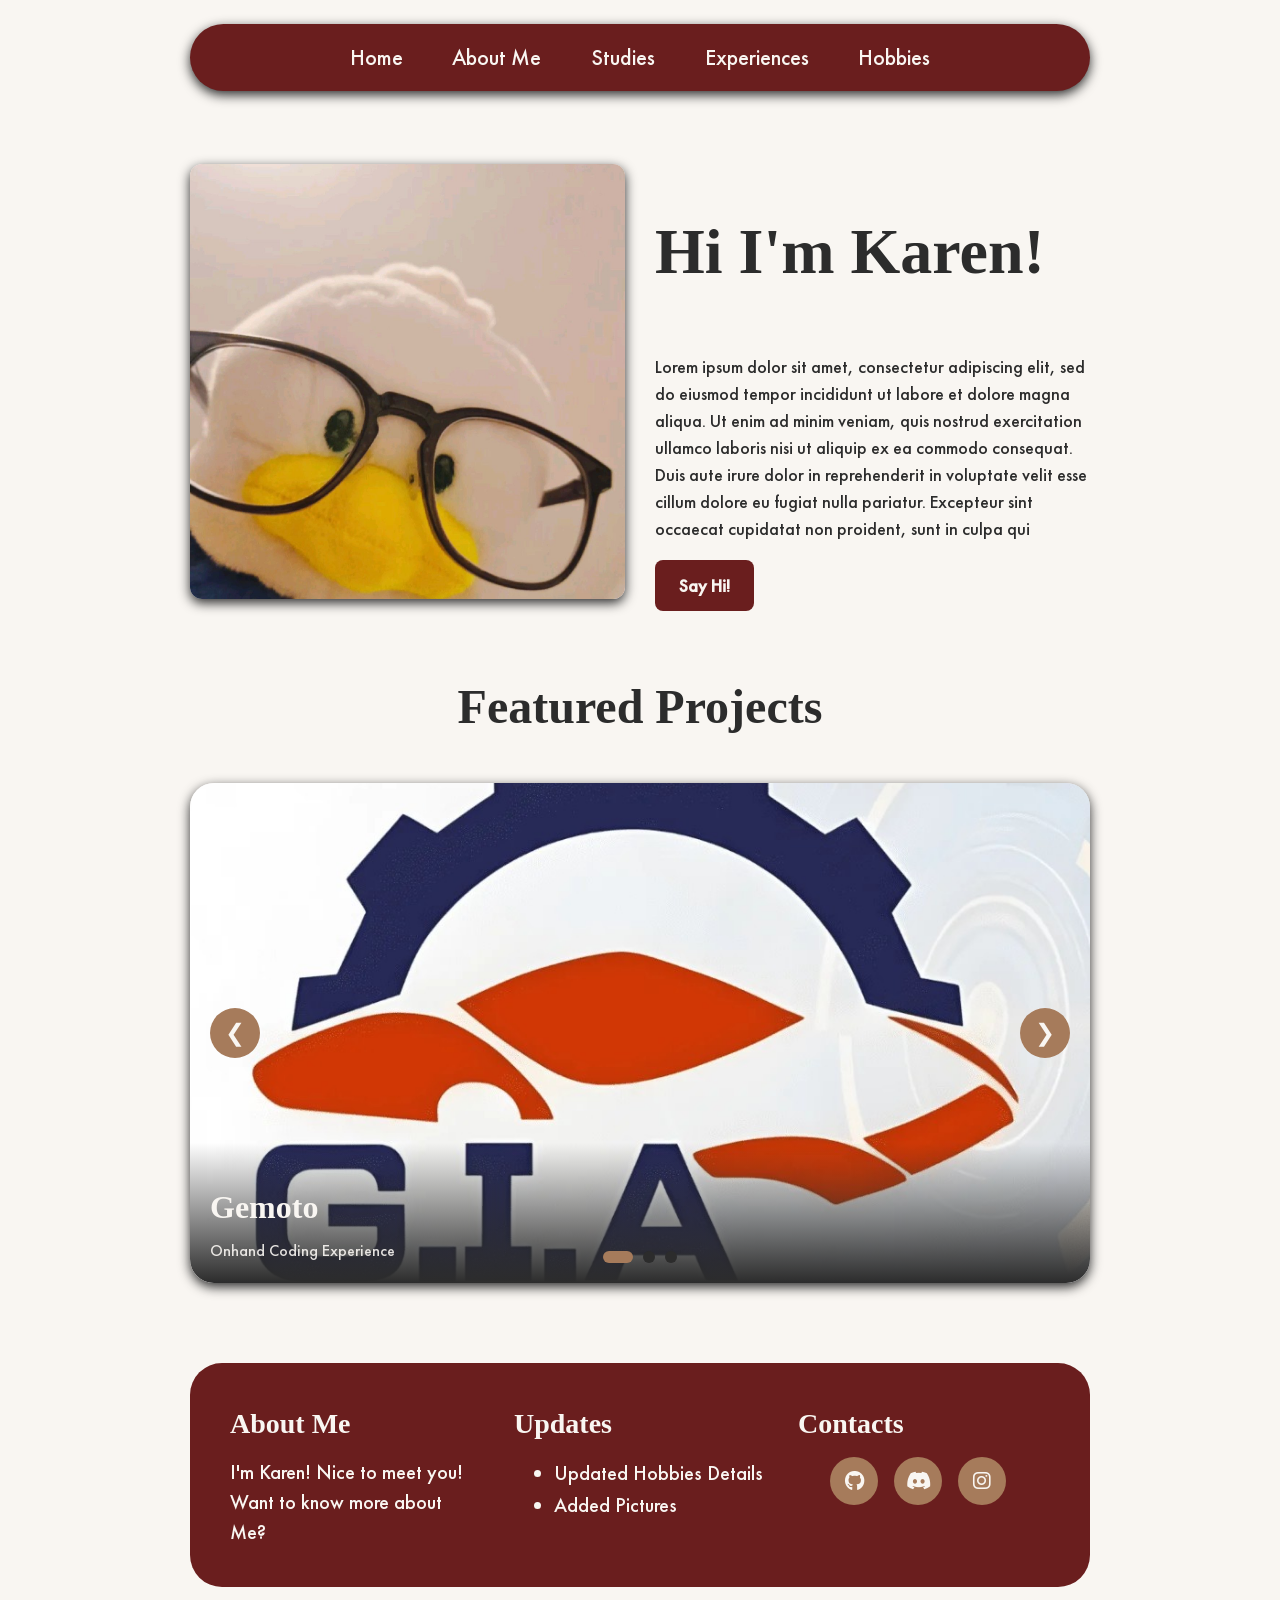
==== index.html @ 41fa5bc8 "file fixes" ====
<!DOCTYPE html>
<html lang="en">
    <head>
        <meta charset="utf-8">
        <meta name="viewport" content="width=device-width,initial-scale=1.0">
        <title>Portfolio</title>
        <link rel="stylesheet" href="./css/style.css">
        <link rel="stylesheet" href="https://cdnjs.cloudflare.com/ajax/libs/font-awesome/6.5.1/css/all.min.css">
        <script src="./js/carousel.js"></script>
    </head>
    <body>
        <header>
            <div id="navbar-placeholder"></div>
            <script src="./js/navbar.js"></script>
        </header>
        <main>
            <section>
                <div class="columnImage">
                    <img
                        src="./assets/duck.JPG"
                        alt="Me"
                        class="image"
                        >
                <div class="columnText">
                    <h1 id="hero">Hi I'm Karen!</h1>
                    <p>Lorem ipsum dolor sit amet, consectetur adipiscing elit, sed do eiusmod tempor incididunt ut labore et dolore magna aliqua. Ut enim ad minim veniam, quis nostrud exercitation ullamco laboris nisi ut aliquip ex ea commodo consequat. Duis aute irure dolor in reprehenderit in voluptate velit esse cillum dolore eu fugiat nulla pariatur. Excepteur sint occaecat cupidatat non proident, sunt in culpa qui</p>
                    <a href="./pages/about.html#contact" class="contact-btn" target="_blank" rel="noopener noreferrer" data-tooltip="Click here to get in touch!">Say Hi!</a>
                </div>
                </div>
            </section>
            <section>
                <h2 id="centering">Featured Projects</h2>
                <div class="carousel-container">
                <div class="carousel">
                    <div class="carousel-slide">
                    <a href="./pages/experiences.html#gemoto" class="slide-link" target="_blank" rel="noopener noreferrer">
                    <img src="./assets/experiences/gemoto.jpg" alt="employment 1"></a>
                    <div class="carousel-caption">
                        <h3>Gemoto</h3>
                        <p>Onhand Coding Experience</p>
                    </div>
                    </div>
                    <div class="carousel-slide">
                    <a href="./pages/experiences.html#asian" class="slide-link" target="_blank" rel="noopener noreferrer">
                    <img src="./assets/experiences/asian-herbivore.jpg" alt="employment 2"></a>
                    <div class="carousel-caption">
                        <h3>Asian Herbivore</h3>
                        <p>Multitasking services with online and offline customers</p>
                    </div>
                    </div>
                    <div class="carousel-slide">
                    <a href="./pages/experiences.html#deChen" class="slide-link" target="_blank" rel="noopener noreferrer">
                    <img src="./assets/experiences/de-chen.webp" alt="employment 3"></a>
                    <div class="carousel-caption">
                        <h3>De Chen Nougats</h3>
                        <p>Effective communication training</p>
                    </div>
                    </div>
                </div>
                
                <!-- Navigation Buttons -->
                <button class="carousel-btn prev" aria-label="Previous slide">❮</button>
                <button class="carousel-btn next" aria-label="Next slide">❯</button>
                
                <!-- Dots Indicator -->
                <div class="carousel-dots"></div>
                </div>
            </section>
            <div id="footer-placeholder"></div>
        </main>
        <script src="./js/footer.js"></script>
        <script src="./js/tooltip.js"></script>
    </body>
</html>
---- css/style.css ----
@font-face {
  font-family: 'Futura PT';
  src: url('/FuturaCyrillicMedium.ttf') format('truetype');
  font-weight: 400;
  font-style: normal;
  font-display: swap;
}

/* -------------------- FONTS -------------------- */

body {
    font-family: 'Futura PT', sans-serif;
    color: #2c2c2c;
    font-weight: 400;
    font-size: 18px;
    line-height: 1.5;
    margin: 0;
    padding: 24px;
    background-color: #f9f6f2;
}

h1 {
    font-family: 'Bodoni', serif;
    font-size: 64px;
}
h2 {
    font-family: 'Bodoni', serif;
    font-size: 48px;
    margin: 0px;
}
h3 {
    font-family: 'Bodoni', serif;
    font-size: 32px;
    margin: 0px;
}
h4 {
    font-family: 'Bodoni', serif;
    font-size: 24px;
}
header, main, footer{
    max-width: 900px;
    margin: 0 auto;
}
#centering{
  text-align: center;
}

/* -------------------- HEADER -------------------- */

header nav ul {
  font-size: 22px;
  list-style: none;
  margin: 0;
  padding: 0;
  display: flex;
  justify-content: center;
  gap: 1.5rem;
  background: #6a1e1e;
  padding: 1rem 0;
  border-radius: 40px;
  overflow: hidden;
  box-shadow: 0 4px 12px #2c2c2c;
}
header nav ul li a {
  text-decoration: none;
  color: #f9f6f2;
  font-weight: 500;
  padding: 0.4rem 0.8rem;
  border-radius: 20px;
  transition: all 0.2s ease;
}
header nav ul li a:hover,
header nav ul li a.active {
  color: #2c2c2c;
  background: #fc3;
  font-weight: 600;
}

/* -------------------- FOOTER -------------------- */

.footer {
  background-color: #6a1e1e;
  padding: 40px;
  margin-top: 80px;
  border-radius: 32px;
}
.footer-container {
  display: grid;
  grid-template-columns: repeat(3, 1fr);
  gap: 32px;
}
.footer-section h3 {
  font-size: 28px;
  font-weight: 700;
  color: #f9f6f2;
  margin-bottom: 12px;
}
.footer-section p,ul {
  font-size: 20px;
  color: #f9f6f2;
  line-height: 1.6;
  margin: 0;
}
/* Social Icons */
.social-icons {
  display: flex;
  gap: 16px;
  margin-top: 8px;
  margin-left: 32px;
}
.social-icon {
  width: 48px;
  height: 48px;
  border-radius: 50%;
  background-color: #a67b5b;
  display: flex;
  justify-content: center;
  align-items: center;
  color: #f9f6f2;
  font-size: 20px;
  transition: all 0.3s ease;
  text-decoration: none;
}
.social-icon:hover {
  background-color: #fc3;
  transform: translateY(-3px);
}
.abouts{
  border-radius: 24px;
  display: flex;
  justify-content: center;
  align-items: center;
  color: #f9f6f2;
  font-size: 20px;
  transition: all 0.3s ease;
  text-decoration: none;
}
.abouts:hover{
  text-decoration: underline;
  font-weight: 500;
  transform: translateY(-3px);
}
/* Responsive */
@media (max-width: 768px) {
  .footer {
    padding: 40px 20px 30px;
  }
  .footer-container {
    grid-template-columns: 1fr;
    text-align: center;
    gap: 32px;
  }
  .social-icons {
    justify-content: center;
  }
}

/* -------------------- COLUMN BODY -------------------- */

/* Two-column layout*/
.columnImage {
  display: grid;
  grid-template-columns: 1fr 1fr;
  gap: 30px;
  align-items: center;
  margin: 60px 0;
}
.columnImage .image {
    max-width: 100%;
    height: auto;
    width: auto;
    overflow: hidden;
    border-radius: 12px;
    box-shadow: 0 4px 12px #2c2c2c;
}
.columnImage .map{
    max-width: 100%;
    height: auto;
    width: auto;
    overflow: hidden;
}
.columnImage .logo {
    max-width: 75%;
    height: auto;
    width: auto;
    overflow: hidden;
    border-radius: 12px;
    align-items: center;
    justify-self: center;
}
.columnText ul{
    list-style: disc;       
    padding-left: 1.5rem;   
    margin: 0.5rem 0 1rem; 
    color: inherit;  
    font-size: 18px;
}
.columnText li {
  margin-bottom: 0.4rem;
  line-height: 1.5;
}
/* Banner Images*/
.banners, .genshin {
    display: flex;
    justify-content: center;
    align-items: center;
    max-width: 900px;
    width: 100%;
    margin: 60px 0px;
}
.banners .image, .genshin .image {
    width: 100%;
    height: auto;
    display: block;
    overflow: hidden;
    border-radius: 12px;
}

/* -------------------- SOCIAL MEDIA DOCK -------------------- */

.dock {
  display: flex;
  justify-content: center;
  align-items: center;
  gap: 48px;
  /* Inline placement */
  margin: 60px auto 40px;
  width: fit-content;
  /* Visual separation */
  background: #fc3;
  backdrop-filter: blur(8px);
  padding: 16px 28px;
  border-radius: 20px;
  border: 1px solid #fc3;
}
.icon {
  font-size: 48px;
  color: #6a1e1e;
  cursor: pointer;
  display: flex;
  justify-content: center;
  align-items: center;
  position: relative;
}
.icon i {
  transition: transform 0.3s cubic-bezier(0.34, 1.56, 0.64, 1);
}
.icon:hover i {
  transform: translateY(-20px) scale(1.25);
}
.username {
  position: absolute;
  bottom: calc(100% + 45px);
  left: 50%;
  transform: translateX(-50%) translateY(8px);
  opacity: 0;
  visibility: hidden;
  pointer-events: none;
  font-size: 18px;
  font-weight: 500;
  font-family: 'Futura PT', sans-serif;
  color: #f9f6f2;
  background: #2c2c2c;
  padding: 4px 10px;
  border-radius: 6px;
  white-space: nowrap;
  transition: opacity 0.25s ease, transform 0.25s ease;
  margin-bottom: 8px;
  z-index: 10;
}
.icon:hover .username {
  opacity: 1;
  visibility: visible;
  transform: translateX(-50%) translateY(0);
}
/* Mobile Adjustment */
@media (max-width: 768px) {
  .dock {
    gap: 16px;
    padding: 12px 20px;
    margin: 60px auto 30px;
  }
  .icon { font-size: 32px; }
  .username { font-size: 11px; }
}
/* Username tooltip */
.username {
  position: absolute;
  bottom: 100%;
  left: 50%;
  transform: translateX(-50%) translateY(12px);
  opacity: 0;
  visibility: hidden;
  pointer-events: none;
  font-size: 18px;
  font-weight: 500;
  font-family: 'Futura PT', sans-serif;
  color: #f9f6f2;
  background: rgba(0, 0, 0, 0.55);
  backdrop-filter: blur(4px);
  padding: 4px 10px;
  border-radius: 6px;
  white-space: nowrap;
  transition: opacity 0.25s ease, transform 0.25s ease;
  margin-bottom: 30px; /* Gap between tooltip and icon */
  z-index: 10;
}
/* Show tooltip on hover */
.icon:hover .username {
  opacity: 1;
  visibility: visible;
  transform: translateX(-50%) translateY(0);
}

/* -------------------- Carousel -------------------- */

.carousel-container {
  position: relative;
  max-width: 900px;
  margin: 40px auto;
  overflow: hidden;
  border-radius: 24px;
  box-shadow: 0 4px 12px #2c2c2c;
}
.carousel {
  display: flex;
  transition: transform 0.5s ease-in-out;
}
.carousel-slide {
  min-width: 100%;
  position: relative;
}
.carousel-slide img {
  width: 100%;
  height: 500px;
  object-fit: cover;
  display: block;
}
/* Caption Overlay */
.carousel-caption {
  position: absolute;
  bottom: 0;
  left: 0;
  right: 0;
  background: linear-gradient(to top, #2c2c2c, transparent);
  color: #f9f6f2;
  padding: 40px 20px 20px;
}
.carousel-caption h3 {
  font-family: 'Bodoni', serif;
  font-size: 32px;
  margin: 0 0 8px;
}
.carousel-caption p {
  margin: 0;
  font-size: 16px;
  opacity: 0.9;
}
/* Navigation Buttons */
.carousel-btn {
  position: absolute;
  top: 50%;
  transform: translateY(-50%);
  background: #a67b5b;
  color: #f9f6f2;
  border: none;
  width: 50px;
  height: 50px;
  border-radius: 50%;
  font-size: 24px;
  cursor: pointer;
  transition: all 0.3s ease;
  z-index: 10;
}
.carousel-btn:hover {
  background: #a67b5b;
  transform: translateY(-50%) scale(1.1);
}
.carousel-btn.prev {
  left: 20px;
}
.carousel-btn.next {
  right: 20px;
}
/* Dots Indicator */
.carousel-dots {
  position: absolute;
  bottom: 20px;
  left: 50%;
  transform: translateX(-50%);
  display: flex;
  gap: 10px;
  z-index: 10;
}
.carousel-dot {
  width: 12px;
  height: 12px;
  border-radius: 50%;
  background: #2c2c2c;
  border: none;
  cursor: pointer;
  transition: all 0.3s ease;
}
.carousel-dot.active {
  background: #a67b5b;
  width: 30px;
  border-radius: 6px;
}
.carousel-dot:hover {
  background: #f9f6f2;
}
#gemoto,
#asian,
#deChen {
  scroll-margin-top: 30vh;
  scroll-behavior: smooth;
}
.small-carousel .carousel-slide img {
    height: 300px;
}
.medium-carousel .carousel-slide img {
    height: 400px;
}


/* -------------------- Button -------------------- */
.contact-btn {
  display: inline-block;
  padding: 12px 24px;
  background-color: #6a1e1e; /* change to your theme color */
  color: #f9f6f2;
  text-decoration: none;
  border-radius: 8px;
  font-weight: 600;
  transition: background-color 0.2s ease;
  border: none;
  cursor: pointer;
}

.contact-btn:hover {
  background-color: #fc3;
  color: #2c2c2c;
}

.contact-btn:focus {
  outline: 2px solid #fc3;
  outline-offset: 2px;
}

/* -------------------- Tooltip -------------------- */
.custom-tooltip {
  position: absolute;
  background-color: #a67b5b;
  color: #f9f6f2;
  padding: 6px 12px;
  border-radius: 4px;
  font-size: 14px;
  white-space: nowrap;
  pointer-events: none; 
  opacity: 0;
  visibility: hidden;
  transition: opacity 0.2s ease, visibility 0.2s ease;
  z-index: 9999;
  box-shadow: 0 4px 6px rgba(0, 0, 0, 0.1);
}

.custom-tooltip.visible {
  opacity: 1;
  visibility: visible;
}

.custom-tooltip::after {
  content: "";
  position: absolute;
  top: 100%;
  left: 50%;
  margin-left: -5px;
  border-width: 5px;
  border-style: solid;
  border-color: #a67b5b transparent transparent transparent;
}

/* -------------------- Accordion -------------------- */
.accordion-item {
    border: 1px solid #f8f9fa;
    border-radius: 8px;
    margin-bottom: 12px;
    overflow: hidden;
    background: #f8f9fa;
    transition: box-shadow 0.2s ease;
}

.accordion-item:hover {
    box-shadow: 0 2px 8px rgba(0, 0, 0, 0.08);
}

.accordion-header {
    width: 100%;
    padding: 16px 20px;
    background: #a67b5b;
    border: none;
    cursor: pointer;
    text-align: left;
    display: flex;
    justify-content: space-between;
    align-items: center;
    transition: background 0.2s ease;
}

.accordion-header:hover {
    background: #fc3;
}

.accordion-header h3 {
    margin: 0;
    font-size: 18px;
    font-weight: 600;
    color: #2c2c2c;
}

.accordion-icon {
    font-size: 18px;
    color: #2c2c2c;
    transition: transform 0.3s ease;
    line-height: 1;
}

.accordion-header[aria-expanded="true"] .accordion-icon {
    transform: rotate(180deg);
}

/* Preview is always visible */
.accordion-preview {
    padding: 16px 20px;
    margin: 0;
    line-height: 1.7;
    color: #555;
    font-style: italic;
    background: #f9f6f2;
    border-top: 1px solid #e9ecef;
}

/* Full text is hidden by default */
.accordion-content {
    max-height: 0;
    overflow: hidden;
    transition: max-height 0.4s ease-out;
    background: #f9f6f2;
}

.accordion-content p {
    padding: 16px 20px;
    margin: 0;
    line-height: 1.7;
    color: #2c2c2c;
}

/* Hide preview when expanded */
.accordion-header[aria-expanded="true"] ~ .accordion-preview {
    display: none;
}
#preview{
  color: #a67b5b;
  padding-bottom: 0;
}
#expand{
  padding-top: 0;
}
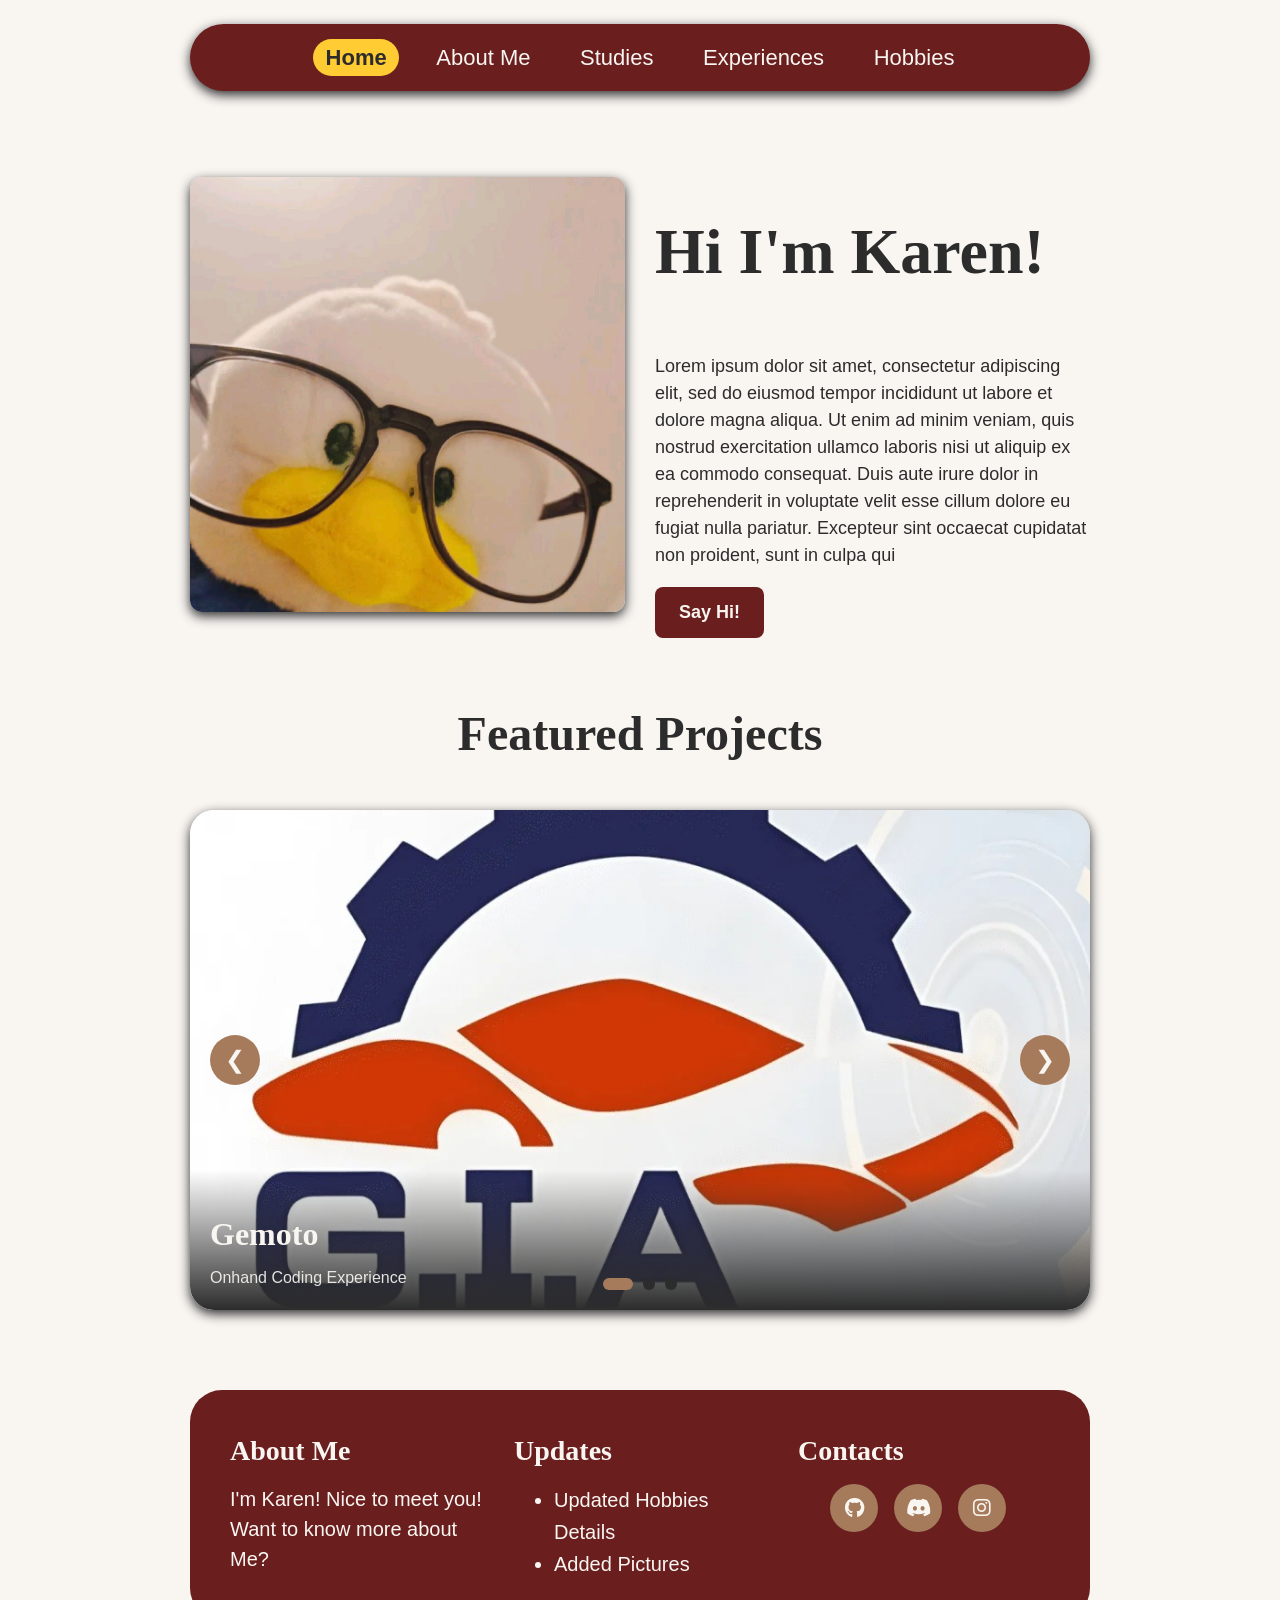
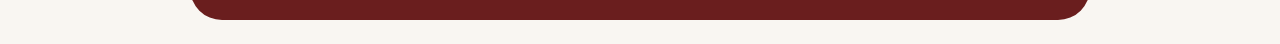
==== commit 3060337b: "navbar.js fix" ====
--- a/index.html
+++ b/index.html
@@ -11,7 +11,7 @@
     <body>
         <header>
             <div id="navbar-placeholder"></div>
-            <script src="./js/navbar.js"></script>
+            <script type="module" src="./js/navbar.js"></script>
         </header>
         <main>
             <section>
--- a/css/style.css
+++ b/css/style.css
@@ -1,6 +1,6 @@
 @font-face {
   font-family: 'Futura PT';
-  src: url('/FuturaCyrillicMedium.ttf') format('truetype');
+  src: url('./FuturaCyrillicMedium.ttf') format('truetype');
   font-weight: 400;
   font-style: normal;
   font-display: swap;
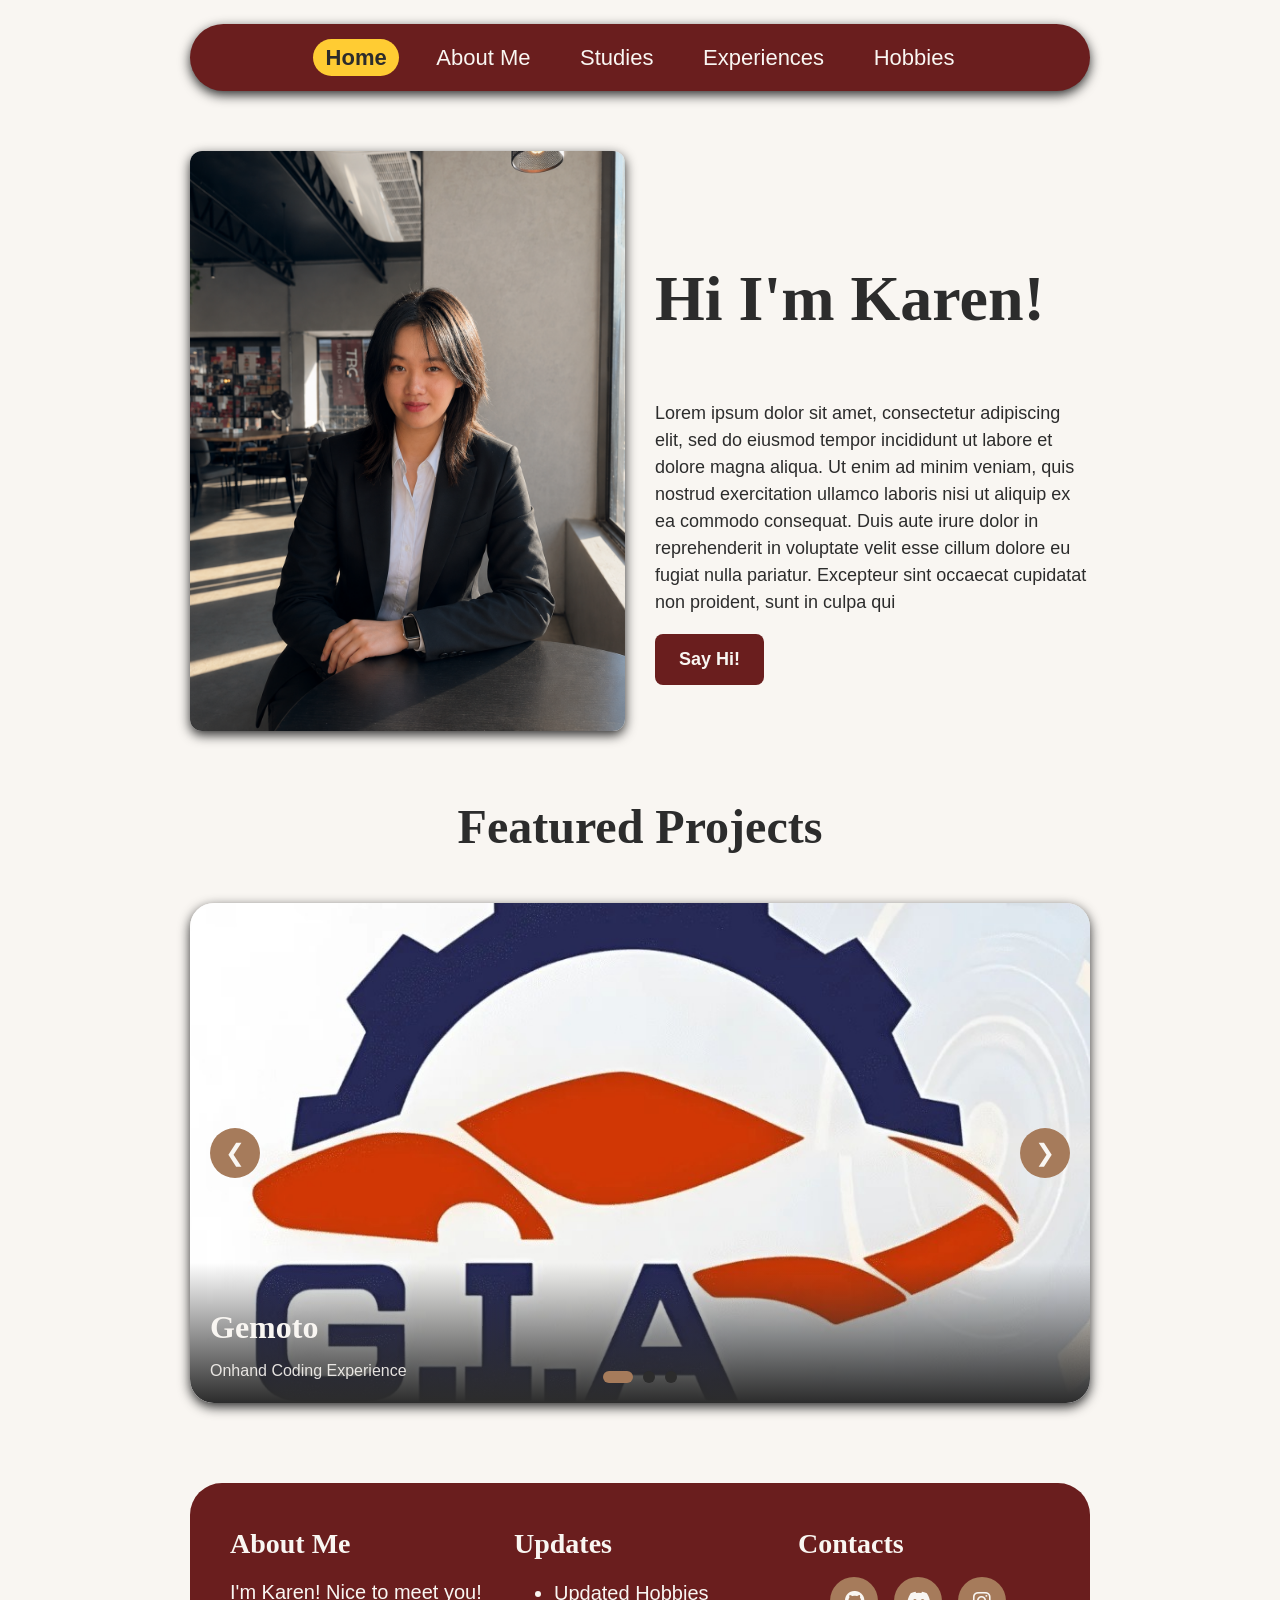
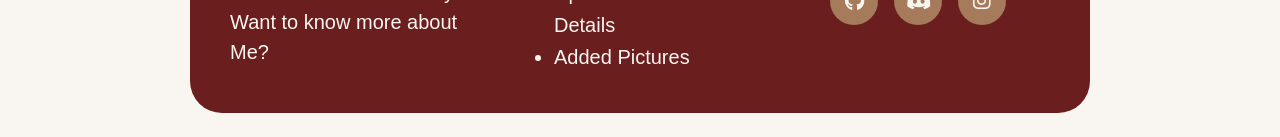
==== commit e8fbcf95: "about me accordion and images" ====
--- a/index.html
+++ b/index.html
@@ -11,15 +11,16 @@
     <body>
         <header>
             <div id="navbar-placeholder"></div>
-            <script type="module" src="./js/navbar.js"></script>
+            <script src="./js/navbar.js"></script>
         </header>
         <main>
             <section>
                 <div class="columnImage">
                     <img
-                        src="./assets/duck.JPG"
-                        alt="Me"
+                        src="./assets/pro-me.png"
+                        alt="me"
                         class="image"
+                        reference="Photographby Karen Cheng"
                         >
                 <div class="columnText">
                     <h1 id="hero">Hi I'm Karen!</h1>
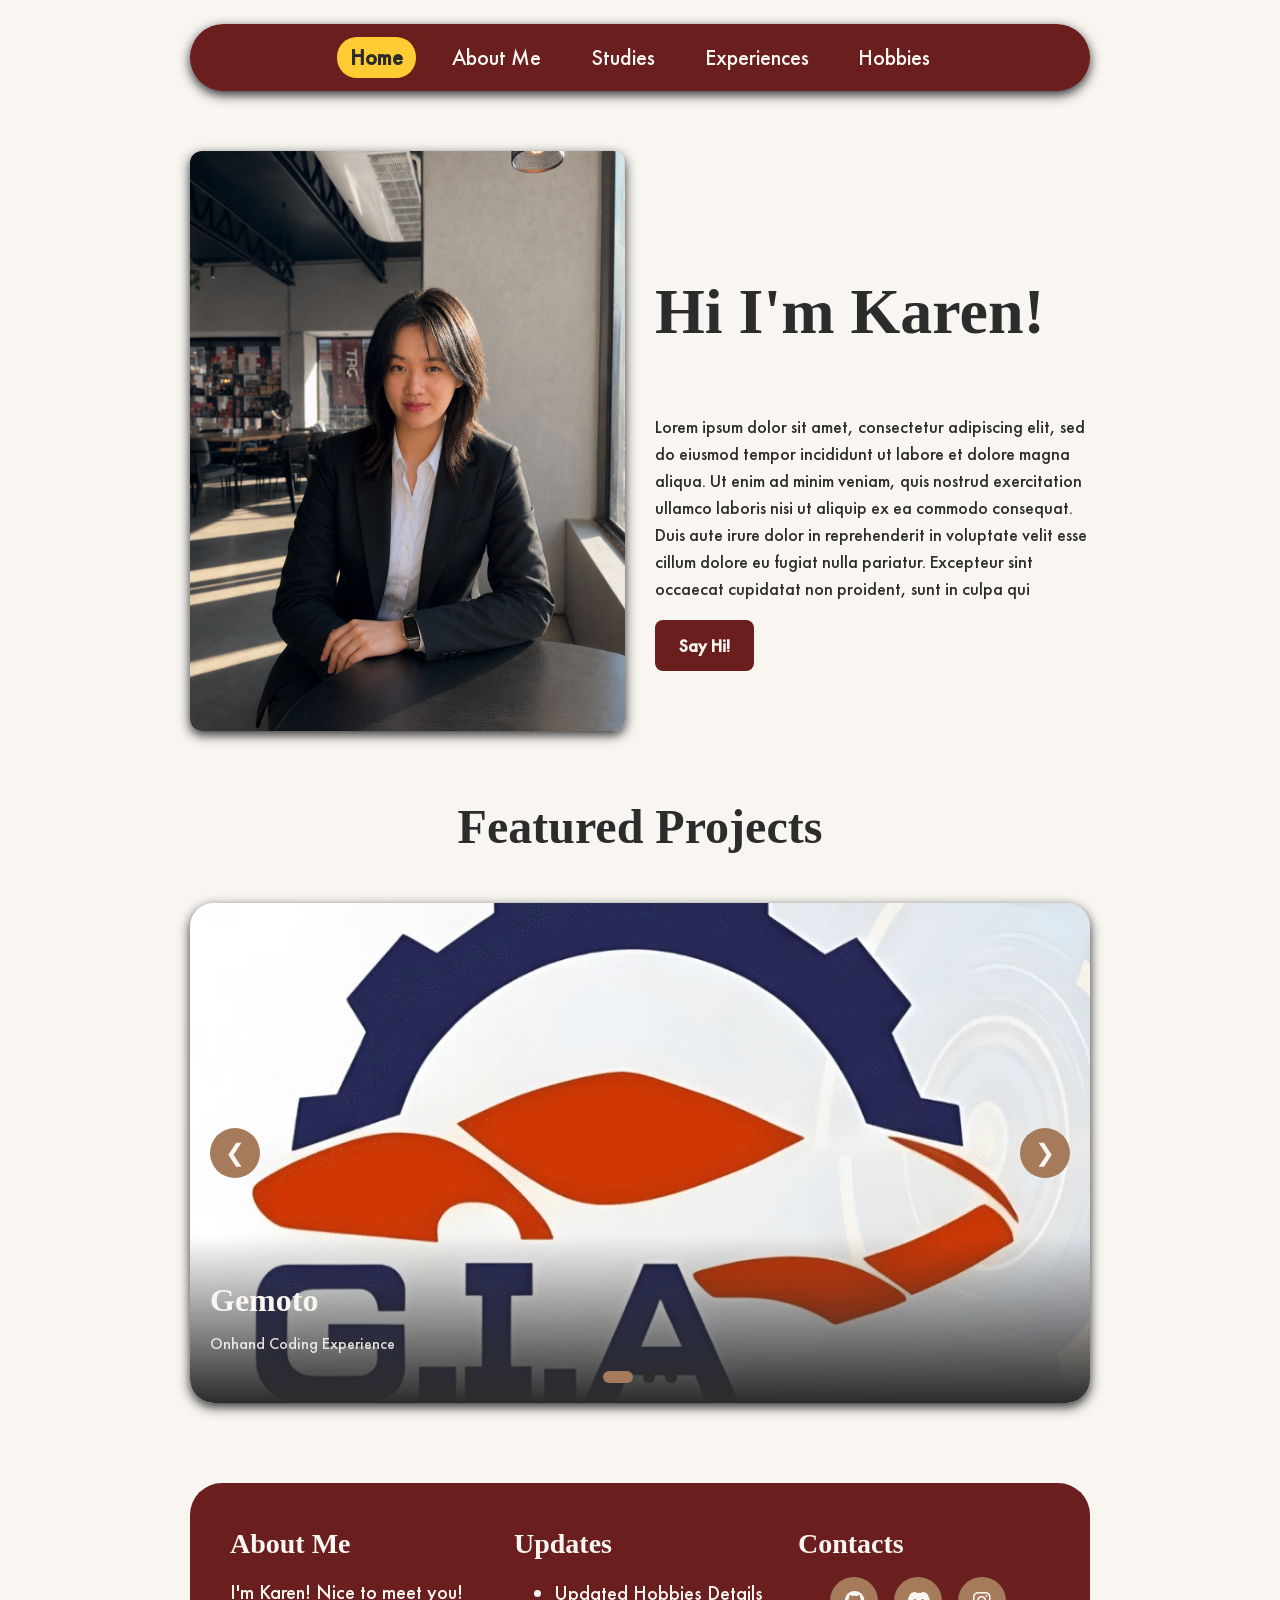
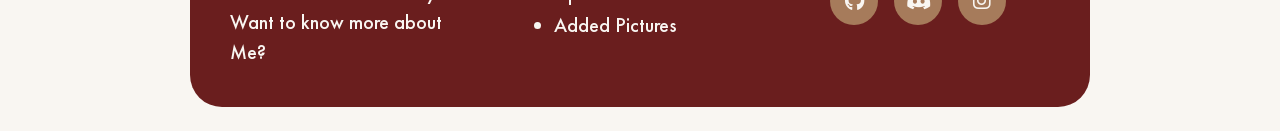
==== commit 4b3a6a80: "Mobile Responsive System" ====
--- a/index.html
+++ b/index.html
@@ -39,6 +39,7 @@
                     <div class="carousel-caption">
                         <h3>Gemoto</h3>
                         <p>Onhand Coding Experience</p>
+                        <br>
                     </div>
                     </div>
                     <div class="carousel-slide">
@@ -47,6 +48,7 @@
                     <div class="carousel-caption">
                         <h3>Asian Herbivore</h3>
                         <p>Multitasking services with online and offline customers</p>
+                        <br>
                     </div>
                     </div>
                     <div class="carousel-slide">
@@ -55,6 +57,7 @@
                     <div class="carousel-caption">
                         <h3>De Chen Nougats</h3>
                         <p>Effective communication training</p>
+                        <br>
                     </div>
                     </div>
                 </div>
--- a/css/style.css
+++ b/css/style.css
@@ -1,6 +1,6 @@
 @font-face {
   font-family: 'Futura PT';
-  src: url('./FuturaCyrillicMedium.ttf') format('truetype');
+  src: url('/FuturaCyrillicMedium.ttf') format('truetype');
   font-weight: 400;
   font-style: normal;
   font-display: swap;
@@ -47,6 +47,71 @@
 
 /* -------------------- HEADER -------------------- */
 
+/*Hamburger Menu*/
+header {
+  position: relative;
+}
+.hamburger {
+  display: none; 
+  flex-direction: column;
+  justify-content: space-between;
+  width: 30px;
+  height: 22px;
+  background: transparent;
+  border: none;
+  cursor: pointer;
+  padding: 0;
+  z-index: 1002;
+  position: absolute;
+  right: 24px; 
+  top: 28px; 
+}
+.hamburger span {
+  display: block;
+  width: 100%;
+  height: 3px;
+  background-color: #f9f6f2;
+  border-radius: 2px;
+  transition: all 0.3s ease-in-out;
+}
+.hamburger.active span:nth-child(1) {
+  transform: translateY(9.5px) rotate(45deg);
+}
+.hamburger.active span:nth-child(2) {
+  opacity: 0;
+}
+.hamburger.active span:nth-child(3) {
+  transform: translateY(-9.5px) rotate(-45deg);
+}
+body.menu-open {
+  overflow: hidden;
+}
+.mobile-top-bar {
+    display: none;
+    position: fixed;
+    top: 0;
+    left: 0;
+    width: 100%;
+    height: 60px;
+    background-color: #6a1e1e; 
+    border-bottom: 1px solid rgba(44, 44, 44, 0.1);
+    z-index: 1001;
+    align-items: center;
+    justify-content: center;
+    box-shadow: 0 2px 8px rgba(0,0,0,0.05);
+}
+.mobile-top-bar .page-title {
+    font-family: 'Futura', sans-serif;
+    font-size: 24px;
+    color: #f9f6f2;
+    margin: 0;
+    text-align: center;
+    white-space: nowrap;
+    overflow: hidden;
+    text-overflow: ellipsis;
+    max-width: 70%; 
+}
+/*Desktop Menu*/
 header nav ul {
   font-size: 22px;
   list-style: none;
@@ -60,6 +125,7 @@
   border-radius: 40px;
   overflow: hidden;
   box-shadow: 0 4px 12px #2c2c2c;
+  position: relative;
 }
 header nav ul li a {
   text-decoration: none;
@@ -140,20 +206,6 @@
   font-weight: 500;
   transform: translateY(-3px);
 }
-/* Responsive */
-@media (max-width: 768px) {
-  .footer {
-    padding: 40px 20px 30px;
-  }
-  .footer-container {
-    grid-template-columns: 1fr;
-    text-align: center;
-    gap: 32px;
-  }
-  .social-icons {
-    justify-content: center;
-  }
-}
 
 /* -------------------- COLUMN BODY -------------------- */
 
@@ -165,7 +217,7 @@
   align-items: center;
   margin: 60px 0;
 }
-.columnImage .image {
+.columnImage .image, .image-employ {
     max-width: 100%;
     height: auto;
     width: auto;
@@ -223,10 +275,8 @@
   justify-content: center;
   align-items: center;
   gap: 48px;
-  /* Inline placement */
   margin: 60px auto 40px;
   width: fit-content;
-  /* Visual separation */
   background: #fc3;
   backdrop-filter: blur(8px);
   padding: 16px 28px;
@@ -247,41 +297,6 @@
 }
 .icon:hover i {
   transform: translateY(-20px) scale(1.25);
-}
-.username {
-  position: absolute;
-  bottom: calc(100% + 45px);
-  left: 50%;
-  transform: translateX(-50%) translateY(8px);
-  opacity: 0;
-  visibility: hidden;
-  pointer-events: none;
-  font-size: 18px;
-  font-weight: 500;
-  font-family: 'Futura PT', sans-serif;
-  color: #f9f6f2;
-  background: #2c2c2c;
-  padding: 4px 10px;
-  border-radius: 6px;
-  white-space: nowrap;
-  transition: opacity 0.25s ease, transform 0.25s ease;
-  margin-bottom: 8px;
-  z-index: 10;
-}
-.icon:hover .username {
-  opacity: 1;
-  visibility: visible;
-  transform: translateX(-50%) translateY(0);
-}
-/* Mobile Adjustment */
-@media (max-width: 768px) {
-  .dock {
-    gap: 16px;
-    padding: 12px 20px;
-    margin: 60px auto 30px;
-  }
-  .icon { font-size: 32px; }
-  .username { font-size: 11px; }
 }
 /* Username tooltip */
 .username {
@@ -427,7 +442,7 @@
 .contact-btn {
   display: inline-block;
   padding: 12px 24px;
-  background-color: #6a1e1e; /* change to your theme color */
+  background-color: #6a1e1e;
   color: #f9f6f2;
   text-decoration: none;
   border-radius: 8px;
@@ -436,12 +451,10 @@
   border: none;
   cursor: pointer;
 }
-
 .contact-btn:hover {
   background-color: #fc3;
   color: #2c2c2c;
 }
-
 .contact-btn:focus {
   outline: 2px solid #fc3;
   outline-offset: 2px;
@@ -463,12 +476,10 @@
   z-index: 9999;
   box-shadow: 0 4px 6px rgba(0, 0, 0, 0.1);
 }
-
 .custom-tooltip.visible {
   opacity: 1;
   visibility: visible;
 }
-
 .custom-tooltip::after {
   content: "";
   position: absolute;
@@ -481,19 +492,18 @@
 }
 
 /* -------------------- Accordion -------------------- */
+
 .accordion-item {
-    border: 1px solid #f8f9fa;
+    border: 1px solid #f9f6f2;
     border-radius: 8px;
     margin-bottom: 12px;
     overflow: hidden;
-    background: #f8f9fa;
+    background: #f9f6f2;
     transition: box-shadow 0.2s ease;
 }
-
 .accordion-item:hover {
     box-shadow: 0 2px 8px rgba(0, 0, 0, 0.08);
 }
-
 .accordion-header {
     width: 100%;
     padding: 16px 20px;
@@ -506,30 +516,24 @@
     align-items: center;
     transition: background 0.2s ease;
 }
-
 .accordion-header:hover {
     background: #fc3;
 }
-
 .accordion-header h3 {
     margin: 0;
     font-size: 18px;
     font-weight: 600;
     color: #2c2c2c;
 }
-
 .accordion-icon {
     font-size: 18px;
     color: #2c2c2c;
     transition: transform 0.3s ease;
     line-height: 1;
 }
-
 .accordion-header[aria-expanded="true"] .accordion-icon {
     transform: rotate(180deg);
 }
-
-/* Preview is always visible */
 .accordion-preview {
     padding: 16px 20px;
     margin: 0;
@@ -539,23 +543,18 @@
     background: #f9f6f2;
     border-top: 1px solid #e9ecef;
 }
-
-/* Full text is hidden by default */
 .accordion-content {
     max-height: 0;
     overflow: hidden;
     transition: max-height 0.4s ease-out;
     background: #f9f6f2;
 }
-
 .accordion-content p {
     padding: 16px 20px;
     margin: 0;
     line-height: 1.7;
     color: #2c2c2c;
 }
-
-/* Hide preview when expanded */
 .accordion-header[aria-expanded="true"] ~ .accordion-preview {
     display: none;
 }
@@ -565,4 +564,162 @@
 }
 #expand{
   padding-top: 0;
+}
+
+/* -------------------- Mobile Responsive -------------------- */
+
+@media (max-width: 768px) {
+    /* Typography Scaling*/
+    body {
+        padding: 16px;
+        padding-top: 76px;
+        font-size: 16px;
+    }
+    h1 { font-size: 42px; }
+    h2 { font-size: 32px; }
+    h3 { font-size: 24px; }
+    h4 { font-size: 20px; }
+
+    /* Hamburger Menu*/
+    .mobile-top-bar {
+        display: flex;
+    }
+    .hamburger {
+        display: flex;
+        position: fixed;
+        left: 16px;
+        top: 20px;
+        z-index: 1003;
+    }
+    
+    header nav ul {
+        flex-direction: column;
+        position: fixed;
+        top: 0;
+        left: -100%;
+        width: 70%;
+        max-width: 300px;
+        height: 100vh;
+        background: #6a1e1e;
+        border-radius: 0;
+        padding: 60px 2rem 2rem;
+        gap: 1.5rem;
+        transition: left 0.3s ease-in-out;
+        z-index: 1002;
+        box-shadow: 4px 0 12px rgba(0,0,0,0.3);
+        text-align: center;
+        margin: 0;
+        overflow-y: auto; 
+    }
+    #nav-toggle:checked ~ header nav ul,
+    header nav ul.active {
+        left: 0;
+    }
+
+    /*Stacking Strategy*/
+    .columnImage {
+        grid-template-columns: 1fr;
+        gap: 20px;
+        margin: 40px 0;
+        text-align: center;
+    }
+    
+    .columnImage .image, 
+    .columnImage .map, 
+    .columnImage .logo {
+        max-width: 100%;
+        width: 100%;
+        margin: 0 auto;
+    }
+
+    .columnText ul {
+        text-align: left;
+        padding-left: 1.5rem;
+    }
+
+    .columnText {
+        order: 1; 
+    }
+    .carousel-container, .image-employ {
+        order: 2;
+    }
+
+    /*Proportional Image Scaling*/
+    .carousel-slide img {
+        height: auto;
+        max-height: 400px;
+    }
+    .small-carousel .carousel-slide img,
+    .medium-carousel .carousel-slide img {
+        height: auto;
+        max-height: 300px;
+    }
+
+    .carousel-btn {
+        width: 40px;
+        height: 40px;
+        font-size: 18px;
+    }
+    .carousel-btn.prev { left: 10px; }
+    .carousel-btn.next { right: 10px; }
+
+    /* Footer 2-Column Layout*/
+    .footer {
+        padding: 30px 20px;
+        margin-top: 60px;
+        border-radius: 24px;
+    }
+    .footer-container {
+        grid-template-columns: 1fr 1fr;
+        gap: 24px;
+    }
+    .footer-section h3 {
+        font-size: 22px;
+    }
+    .footer-section p, .footer-section ul {
+        font-size: 16px;
+    }
+    .social-icons {
+        margin-left: 0;
+        justify-content: flex-start;
+    }
+}
+
+/* Strict Mobile Adjustments (< 600px) */
+@media (max-width: 600px) {
+    /* Single Column Footer */
+    .footer-container {
+        grid-template-columns: 1fr;
+        text-align: center;
+    }
+    .social-icons {
+        justify-content: center;
+    }
+
+    /* Dock adjustments */
+    .dock {
+        gap: 24px;
+        padding: 16px 8px;
+        margin: 40px auto 30px;
+    }
+    .icon {
+        font-size: 36px;
+        min-width: 48px;
+        min-height: 48px;
+    }
+    .username {
+        font-size: 14px;
+        margin-bottom: 40px;
+    }
+
+    /* Carousel caption scaling */
+    .carousel-caption {
+        padding: 20px 15px 15px;
+    }
+    .carousel-caption h3 {
+        font-size: 24px;
+    }
+    .carousel-caption p {
+        font-size: 14px;
+    }
 }
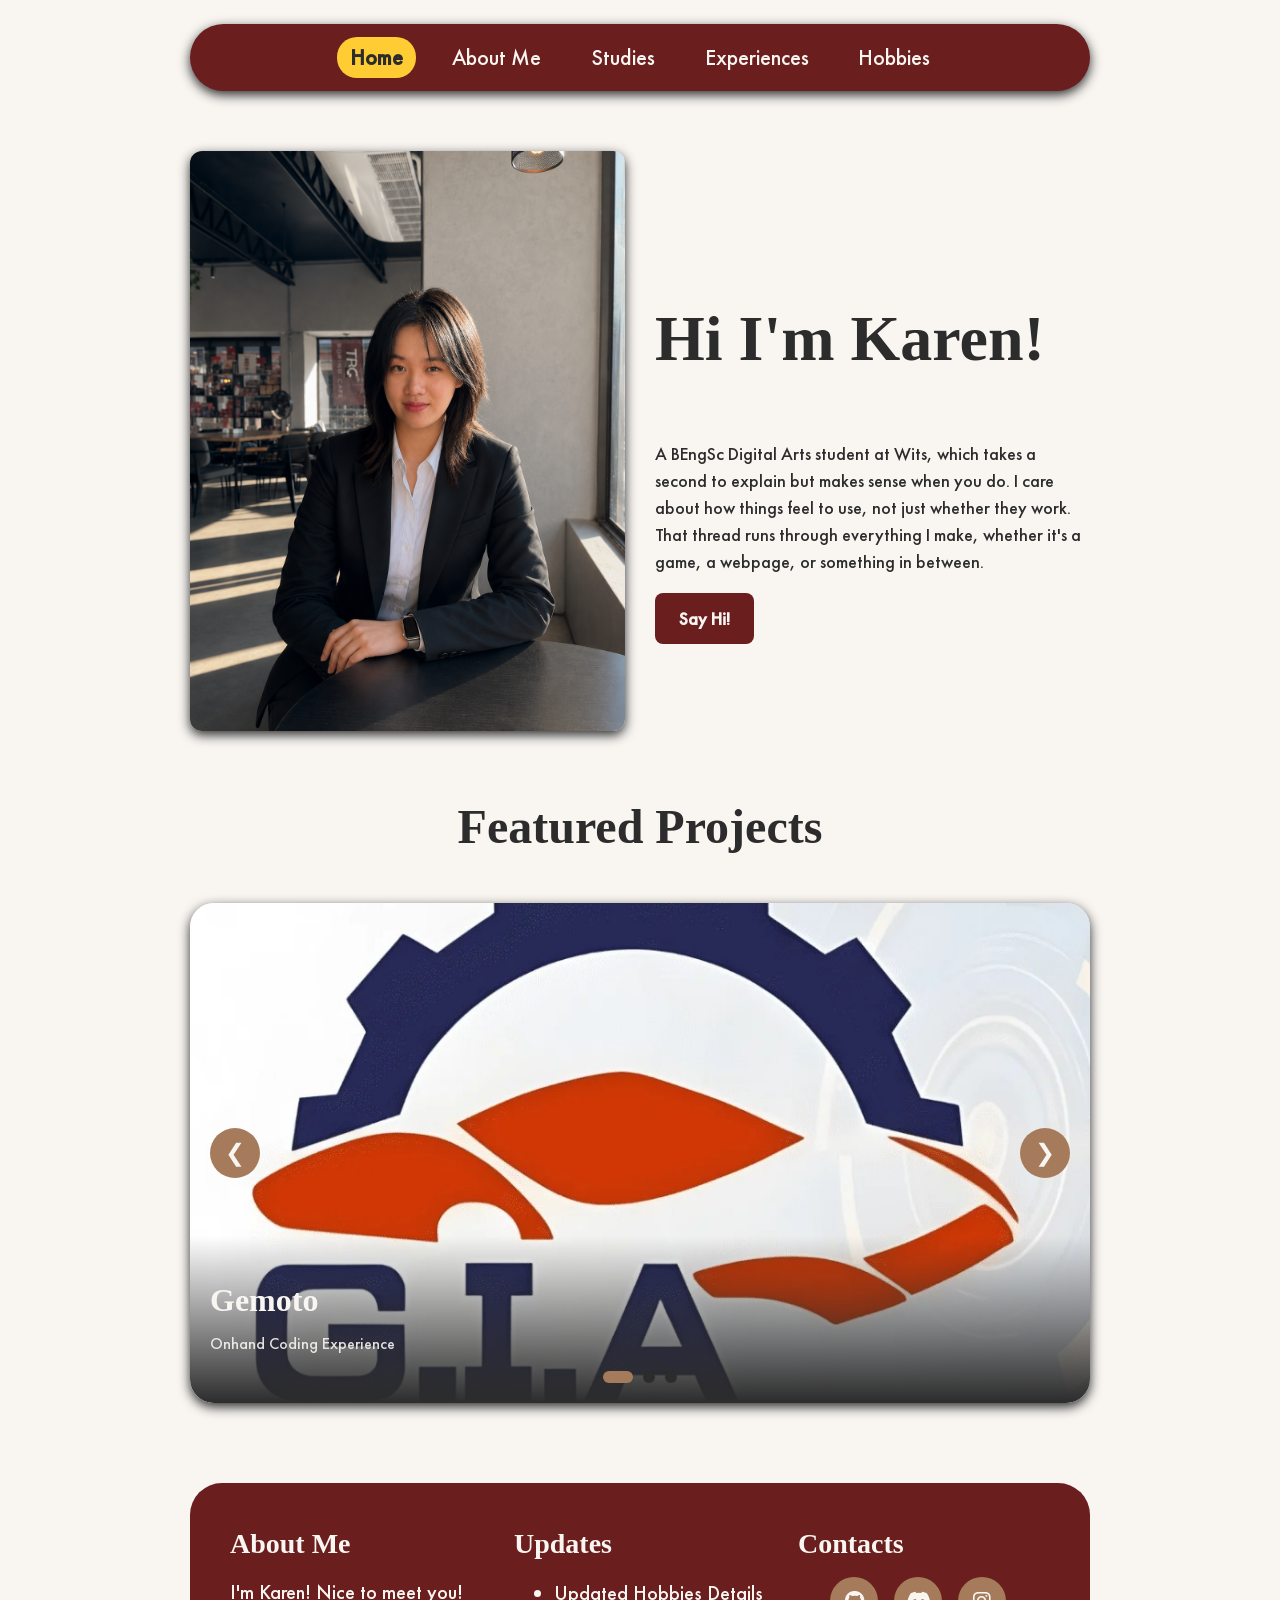
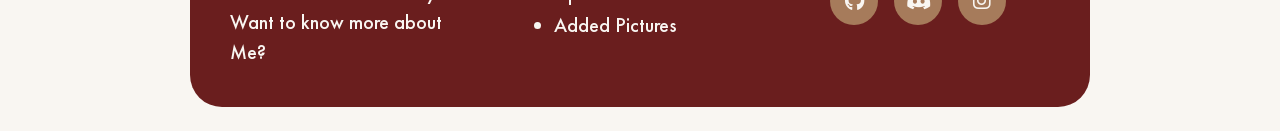
==== commit 1e56fecc: "Added Favicon" ====
--- a/index.html
+++ b/index.html
@@ -4,6 +4,7 @@
         <meta charset="utf-8">
         <meta name="viewport" content="width=device-width,initial-scale=1.0">
         <title>Portfolio</title>
+        <link rel="icon" type="image/png" href="./assets/duck.JPG" reference="pookapop (n.d.) Pekkle duck plush toy wearing glasses [Photograph]. Pinterest. Available at: https://za.pinterest.com/pin/3307399721645670/ (Accessed: 9 June 2026).">
         <link rel="stylesheet" href="./css/style.css">
         <link rel="stylesheet" href="https://cdnjs.cloudflare.com/ajax/libs/font-awesome/6.5.1/css/all.min.css">
         <script src="./js/carousel.js"></script>
@@ -20,11 +21,12 @@
                         src="./assets/pro-me.png"
                         alt="me"
                         class="image"
-                        reference="Photographby Karen Cheng"
+                        reference="Photographby Karen Cheng (Modified by AI)"
                         >
                 <div class="columnText">
                     <h1 id="hero">Hi I'm Karen!</h1>
-                    <p>Lorem ipsum dolor sit amet, consectetur adipiscing elit, sed do eiusmod tempor incididunt ut labore et dolore magna aliqua. Ut enim ad minim veniam, quis nostrud exercitation ullamco laboris nisi ut aliquip ex ea commodo consequat. Duis aute irure dolor in reprehenderit in voluptate velit esse cillum dolore eu fugiat nulla pariatur. Excepteur sint occaecat cupidatat non proident, sunt in culpa qui</p>
+                    <p>A BEngSc Digital Arts student at Wits, which takes a second to explain but makes sense when you do. I care about how things feel to use, not 
+                        just whether they work. That thread runs through everything I make, whether it's a game, a webpage, or something in between. </p>
                     <a href="./pages/about.html#contact" class="contact-btn" target="_blank" rel="noopener noreferrer" data-tooltip="Click here to get in touch!">Say Hi!</a>
                 </div>
                 </div>
--- a/css/style.css
+++ b/css/style.css
@@ -1,6 +1,6 @@
 @font-face {
   font-family: 'Futura PT';
-  src: url('/FuturaCyrillicMedium.ttf') format('truetype');
+  src: url('../assets/FuturaCyrillicMedium.ttf') format('truetype');
   font-weight: 400;
   font-style: normal;
   font-display: swap;
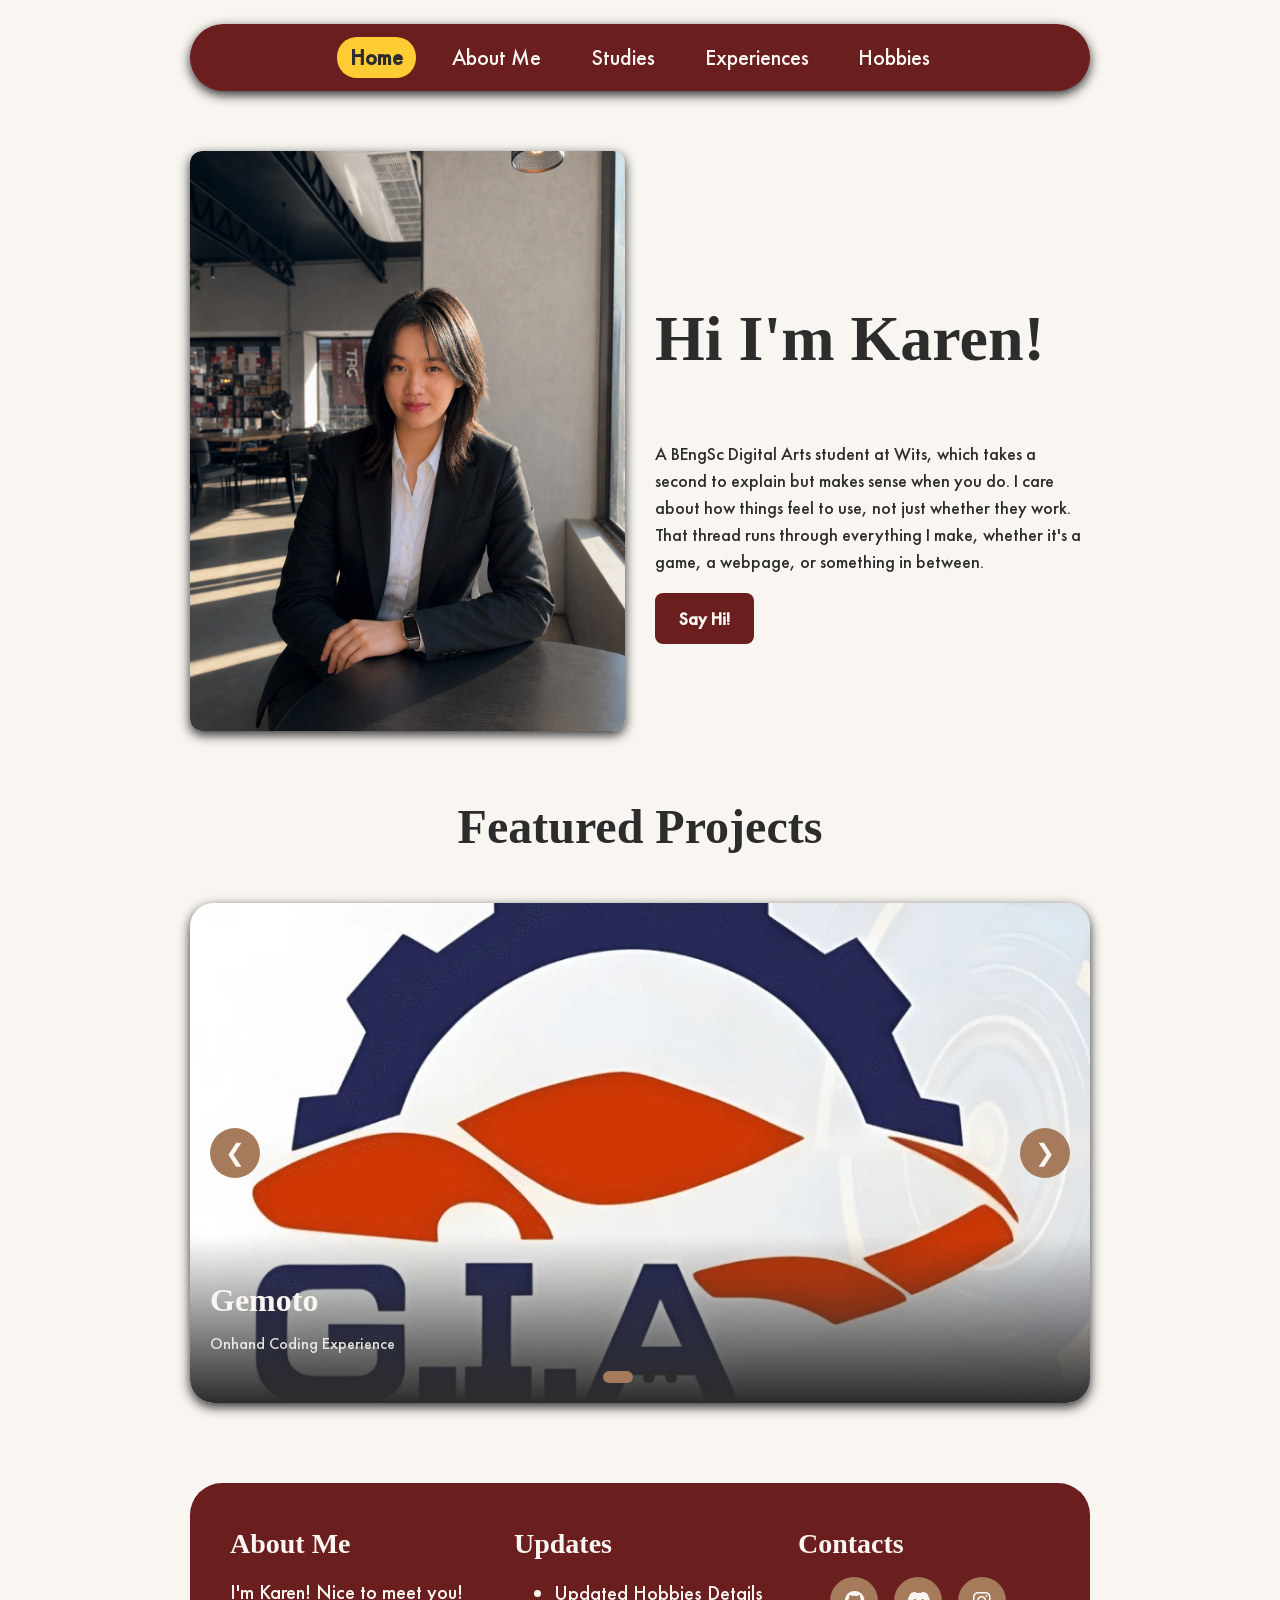
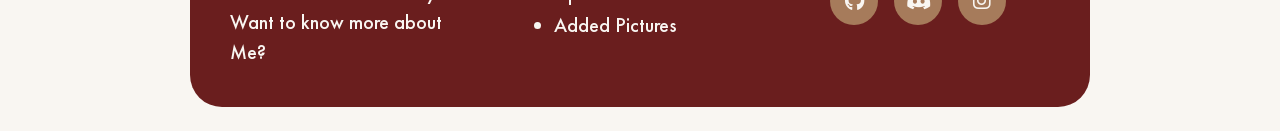
==== commit e6d8b4cf: "Skeleton loading screen" ====
--- a/index.html
+++ b/index.html
@@ -8,6 +8,7 @@
         <link rel="stylesheet" href="./css/style.css">
         <link rel="stylesheet" href="https://cdnjs.cloudflare.com/ajax/libs/font-awesome/6.5.1/css/all.min.css">
         <script src="./js/carousel.js"></script>
+        <script src="./js/skeleton.js" defer></script>
     </head>
     <body>
         <header>
@@ -17,18 +18,21 @@
         <main>
             <section>
                 <div class="columnImage">
-                    <img
-                        src="./assets/pro-me.png"
-                        alt="me"
-                        class="image"
-                        reference="Photographby Karen Cheng (Modified by AI)"
-                        >
-                <div class="columnText">
-                    <h1 id="hero">Hi I'm Karen!</h1>
-                    <p>A BEngSc Digital Arts student at Wits, which takes a second to explain but makes sense when you do. I care about how things feel to use, not 
-                        just whether they work. That thread runs through everything I make, whether it's a game, a webpage, or something in between. </p>
-                    <a href="./pages/about.html#contact" class="contact-btn" target="_blank" rel="noopener noreferrer" data-tooltip="Click here to get in touch!">Say Hi!</a>
-                </div>
+                    <div class="skeleton-img-wrapper has-shadow">
+                        <img
+                            src="./assets/pro-me.png"
+                            alt="me"
+                            class="image"
+                            loading="eager"
+                            reference="Photographby Karen Cheng (Modified by AI)"
+                            >
+                    </div>
+                    <div class="columnText">
+                        <h1 id="hero">Hi I'm Karen!</h1>
+                        <p>A BEngSc Digital Arts student at Wits, which takes a second to explain but makes sense when you do. I care about how things feel to use, not 
+                            just whether they work. That thread runs through everything I make, whether it's a game, a webpage, or something in between. </p>
+                        <a href="./pages/about.html#contact" class="contact-btn" target="_blank" rel="noopener noreferrer" data-tooltip="Click here to get in touch!">Say Hi!</a>
+                    </div>
                 </div>
             </section>
             <section>
--- a/css/style.css
+++ b/css/style.css
@@ -327,7 +327,7 @@
   transform: translateX(-50%) translateY(0);
 }
 
-/* -------------------- Carousel -------------------- */
+/* -------------------- Carousel & Skeleton-------------------- */
 
 .carousel-container {
   position: relative;
@@ -337,106 +337,113 @@
   border-radius: 24px;
   box-shadow: 0 4px 12px #2c2c2c;
 }
-.carousel {
-  display: flex;
-  transition: transform 0.5s ease-in-out;
-}
-.carousel-slide {
-  min-width: 100%;
-  position: relative;
-}
-.carousel-slide img {
-  width: 100%;
-  height: 500px;
-  object-fit: cover;
-  display: block;
-}
-/* Caption Overlay */
+
+/* Skeleton Overlay */
+.skeleton-carousel {
+  position: absolute;
+  top: 0; left: 0; width: 100%; height: 100%;
+  z-index: 10;
+  background: #2c2c2c;
+  display: flex; align-items: center; justify-content: center;
+  border-radius: 24px;
+  transition: opacity 0.4s ease, visibility 0.4s ease;
+}
+.skeleton-carousel.loaded {
+  opacity: 0;
+  visibility: hidden;
+  pointer-events: none;
+}
+
+.skeleton {
+  background: linear-gradient(90deg, #f9f6f2 0%, #e8e4dc 20%, #f9f6f2 40%, #f9f6f2 100%);
+  background-size: 200% 100%;
+  animation: skeleton-shimmer 1.5s ease-in-out infinite;
+  position: relative; overflow: hidden;
+}
+.skeleton-carousel .skeleton-image {
+  width: 100%; height: 100%; border-radius: 0;
+}
+
+@keyframes skeleton-shimmer {
+  0% { background-position: 200% 0; }
+  100% { background-position: -200% 0; }
+}
+
+/* Carousel Content Fading */
+.carousel { display: flex; transition: transform 0.5s ease-in-out; }
+.carousel.content-loading { opacity: 0; transition: opacity 0.4s ease; }
+.carousel.content-loaded { opacity: 1; }
+
+.carousel-slide { min-width: 100%; position: relative; }
+.carousel-slide img { width: 100%; height: 500px; object-fit: cover; display: block; }
+
 .carousel-caption {
-  position: absolute;
-  bottom: 0;
-  left: 0;
-  right: 0;
+  position: absolute; bottom: 0; left: 0; right: 0;
   background: linear-gradient(to top, #2c2c2c, transparent);
-  color: #f9f6f2;
-  padding: 40px 20px 20px;
-}
-.carousel-caption h3 {
-  font-family: 'Bodoni', serif;
-  font-size: 32px;
-  margin: 0 0 8px;
-}
-.carousel-caption p {
-  margin: 0;
-  font-size: 16px;
-  opacity: 0.9;
-}
-/* Navigation Buttons */
+  color: #f9f6f2; padding: 40px 20px 20px;
+}
+.carousel-caption h3 { font-family: 'Bodoni', serif; font-size: 32px; margin: 0 0 8px; }
+.carousel-caption p { margin: 0; font-size: 16px; opacity: 0.9; }
+
 .carousel-btn {
-  position: absolute;
-  top: 50%;
-  transform: translateY(-50%);
-  background: #a67b5b;
-  color: #f9f6f2;
-  border: none;
-  width: 50px;
-  height: 50px;
-  border-radius: 50%;
-  font-size: 24px;
-  cursor: pointer;
-  transition: all 0.3s ease;
-  z-index: 10;
-}
-.carousel-btn:hover {
-  background: #a67b5b;
-  transform: translateY(-50%) scale(1.1);
-}
-.carousel-btn.prev {
-  left: 20px;
-}
-.carousel-btn.next {
-  right: 20px;
-}
-/* Dots Indicator */
+  position: absolute; top: 50%; transform: translateY(-50%);
+  background: #a67b5b; color: #f9f6f2; border: none;
+  width: 50px; height: 50px; border-radius: 50%; font-size: 24px;
+  cursor: pointer; transition: all 0.3s ease; z-index: 10;
+}
+.carousel-btn:hover { background: #a67b5b; transform: translateY(-50%) scale(1.1); }
+.carousel-btn.prev { left: 20px; }
+.carousel-btn.next { right: 20px; }
+
 .carousel-dots {
-  position: absolute;
-  bottom: 20px;
-  left: 50%;
-  transform: translateX(-50%);
-  display: flex;
-  gap: 10px;
-  z-index: 10;
+  position: absolute; bottom: 20px; left: 50%; transform: translateX(-50%);
+  display: flex; gap: 10px; z-index: 10;
 }
 .carousel-dot {
-  width: 12px;
-  height: 12px;
-  border-radius: 50%;
-  background: #2c2c2c;
-  border: none;
-  cursor: pointer;
-  transition: all 0.3s ease;
-}
-.carousel-dot.active {
-  background: #a67b5b;
-  width: 30px;
-  border-radius: 6px;
-}
-.carousel-dot:hover {
-  background: #f9f6f2;
-}
-#gemoto,
-#asian,
-#deChen {
-  scroll-margin-top: 30vh;
-  scroll-behavior: smooth;
-}
-.small-carousel .carousel-slide img {
-    height: 300px;
-}
-.medium-carousel .carousel-slide img {
-    height: 400px;
-}
-
+  width: 12px; height: 12px; border-radius: 50%;
+  background: #2c2c2c; border: none; cursor: pointer; transition: all 0.3s ease;
+}
+.carousel-dot.active { background: #a67b5b; width: 30px; border-radius: 6px; }
+.carousel-dot:hover { background: #f9f6f2; }
+
+#gemoto, #asian, #deChen { scroll-margin-top: 30vh; scroll-behavior: smooth; }
+.small-carousel .carousel-slide img { height: 300px; }
+.medium-carousel .carousel-slide img { height: 400px; }
+
+/* -------------------- SKELETON FOR STANDALONE IMAGES -------------------- */
+
+.skeleton-img-wrapper {
+    position: relative;
+    overflow: hidden;
+    border-radius: 12px;
+    background: linear-gradient(90deg, #f9f6f2 0%, #e8e4dc 20%, #f9f6f2 40%, #f9f6f2 100%);
+    background-size: 200% 100%;
+    animation: skeleton-shimmer 1.5s ease-in-out infinite;
+    min-height: 300px;
+    transition: min-height 0.3s ease, background 0.3s ease;
+}
+
+.skeleton-img-wrapper.has-shadow {
+    box-shadow: 0 4px 12px #2c2c2c; 
+}
+
+.skeleton-img-wrapper img {
+    display: block;
+    width: 100%;
+    height: auto;
+    opacity: 0;
+    transition: opacity 0.5s ease;
+}
+
+.skeleton-img-wrapper img.loaded {
+    opacity: 1;
+}
+
+.skeleton-img-wrapper.loaded {
+    background: none;
+    animation: none;
+    min-height: 0;
+}
 
 /* -------------------- Button -------------------- */
 .contact-btn {
@@ -683,6 +690,19 @@
         margin-left: 0;
         justify-content: flex-start;
     }
+    .skeleton-column-image {
+    grid-template-columns: 1fr;
+  }
+  
+  .skeleton-image {
+    height: 300px;
+  }
+  
+  .skeleton-carousel .skeleton-image,
+  .small-carousel .skeleton-image,
+  .medium-carousel .skeleton-image {
+    height: 250px;
+  }
 }
 
 /* Strict Mobile Adjustments (< 600px) */
